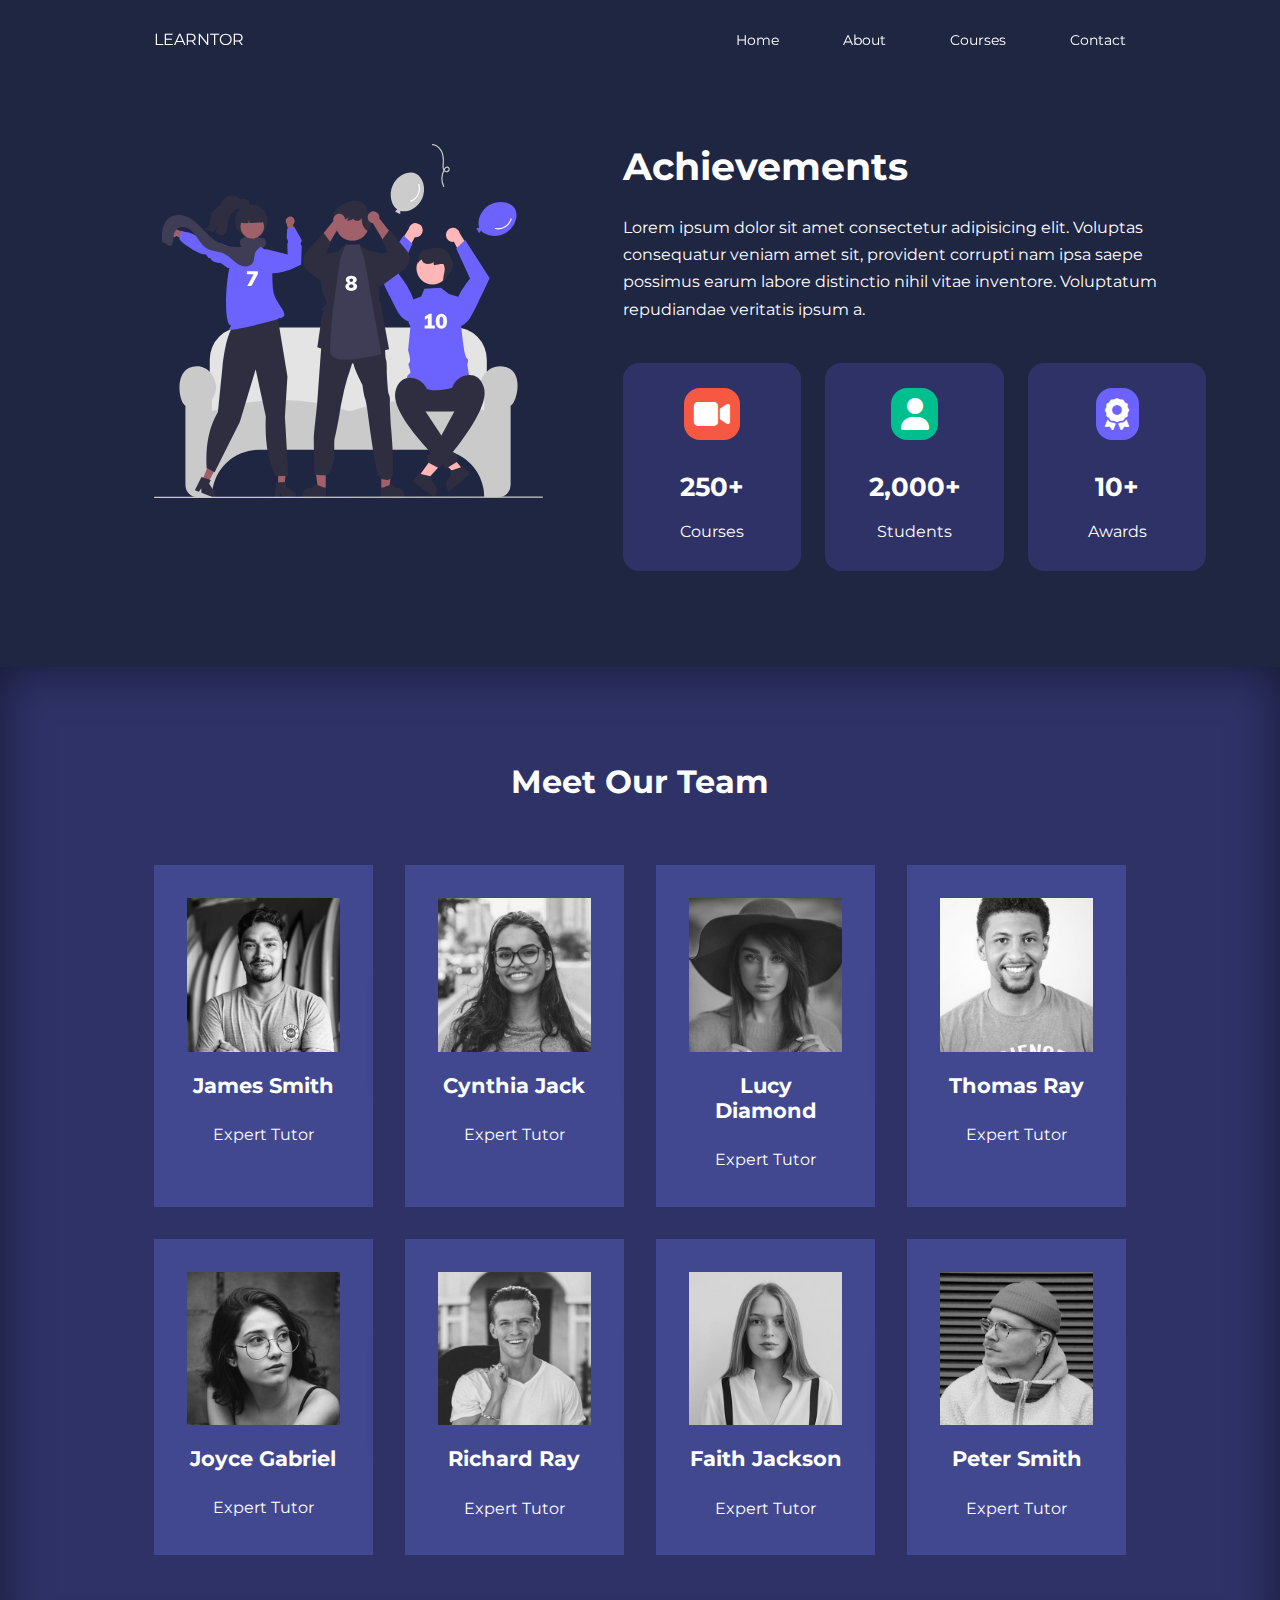
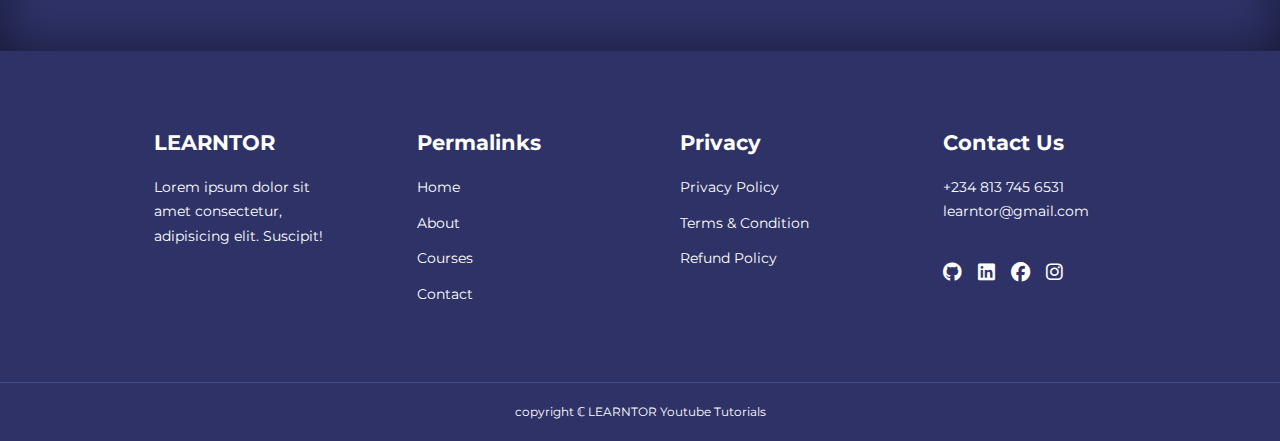
==== about.html @ f90c077b "initial commit" ====
<html lang="en">
  <head>
    <meta charset="UTF-8" />
    <meta http-equiv="X-UA-Compatible" content="IE=edge" />
    <meta name="viewport" content="width=device-width, initial-scale=1.0" />
    <title>Educational website|About</title>
    <link rel="stylesheet" href="./css/style.css" />
    <link
      rel="stylesheet"
      href="https://cdnjs.cloudflare.com/ajax/libs/font-awesome/6.1.2/css/all.min.css"
    />

    <link rel="preconnect" href="https://fonts.googleapis.com" />
    <link rel="preconnect" href="https://fonts.gstatic.com" crossorigin />
    <link
      href="https://fonts.googleapis.com/css2?family=Montserrat:wght@300;400;600;700&display=swap"
      rel="stylesheet"
    />

    <link rel="stylesheet" href="./css/about.css" />
  </head>
  <body>
    <nav>
      <div class="container nav_container">
        <a href="index.html">LEARNTOR</a>
        <ul class="nav_menu">
          <li><a href="index.html">Home</a></li>
          <li><a href="about.html">About</a></li>
          <li><a href="courses.html">Courses</a></li>
          <li><a href="contact.html">Contact</a></li>
        </ul>
        <button class="menu-btn" id="open-menu-btn">
          <i class="fa-solid fa-bars"></i>
        </button>
        <button class="menu-btn" id="close-menu-btn">
          <i class="fa-solid fa-xmark"></i>
        </button>
      </div>
    </nav>

    <section class="about_achievements">
      <div class="container about_achievements-container">
        <div class="about_achievements-left">
          <img src="./images/about achievements.svg" alt="" />
        </div>
        <div class="about_achievements-right">
          <h1>Achievements</h1>
          <p>
            Lorem ipsum dolor sit amet consectetur adipisicing elit. Voluptas
            consequatur veniam amet sit, provident corrupti nam ipsa saepe
            possimus earum labore distinctio nihil vitae inventore. Voluptatum
            repudiandae veritatis ipsum a.
          </p>
          <div class="achievements_cards">
            <article class="achievement_card">
              <span class="achievement_icon">
                <i class="fa-solid fa-video"></i>
              </span>
              <h3>250+</h3>
              <p>Courses</p>
            </article>

            <article class="achievement_card">
              <span class="achievement_icon">
                <i class="fa-solid fa-user"></i>
              </span>
              <h3>2,000+</h3>
              <p>Students</p>
            </article>

            <article class="achievement_card">
              <span class="achievement_icon">
                <i class="fa-solid fa-award"></i>
              </span>
              <h3>10+</h3>

              <p>Awards</p>
            </article>
          </div>
        </div>
      </div>
    </section>
    <!-- END OF ACHIEVEMENTS -->
    <section class="team">
      <h2>Meet Our Team</h2>
      <div class="container team_container">
        <article class="team_member">
          <div class="team_member-image">
            <img src="./images/tm1.jpg" alt="" />
          </div>
          <div class="team_member-info">
            <h4>James Smith</h4>
            <p>Expert Tutor</p>
          </div>
          <div class="team_member-socials">
            <a href="https://instagram.com" target="_blank"
              ><i class="fa-brands fa-instagram"></i
            ></a>
            <a href="https://facebook.com" target="_blank"
              ><i class="fa-brands fa-facebook"></i
            ></a>
            <a href="https://twitter.com" target="_blank"
              ><i class="fa-brands fa-twitter"></i
            ></a>
          </div>
        </article>

        <article class="team_member">
          <div class="team_member-image">
            <img src="./images/tm2.jpg" alt="" />
          </div>
          <div class="team_member-info">
            <h4>Cynthia Jack</h4>
            <p>Expert Tutor</p>
          </div>
          <div class="team_member-socials">
            <a href="https://instagram.com" target="_blank"
              ><i class="fa-brands fa-instagram"></i
            ></a>
            <a href="https://facebook.com" target="_blank"
              ><i class="fa-brands fa-facebook"></i
            ></a>
            <a href="https://twitter.com" target="_blank"
              ><i class="fa-brands fa-twitter"></i
            ></a>
          </div>
        </article>

        <article class="team_member">
          <div class="team_member-image">
            <img src="./images/tm3.jpg" alt="" />
          </div>
          <div class="team_member-info">
            <h4>Lucy Diamond</h4>
            <p>Expert Tutor</p>
          </div>
          <div class="team_member-socials">
            <a href="https://instagram.com" target="_blank"
              ><i class="fa-brands fa-instagram"></i
            ></a>
            <a href="https://facebook.com" target="_blank"
              ><i class="fa-brands fa-facebook"></i
            ></a>
            <a href="https://twitter.com" target="_blank"
              ><i class="fa-brands fa-twitter"></i
            ></a>
          </div>
        </article>

        <article class="team_member">
          <div class="team_member-image">
            <img src="./images/tm4.jpg" alt="" />
          </div>
          <div class="team_member-info">
            <h4>Thomas Ray</h4>
            <p>Expert Tutor</p>
          </div>
          <div class="team_member-socials">
            <a href="https://instagram.com" target="_blank"
              ><i class="fa-brands fa-instagram"></i
            ></a>
            <a href="https://facebook.com" target="_blank"
              ><i class="fa-brands fa-facebook"></i
            ></a>
            <a href="https://twitter.com" target="_blank"
              ><i class="fa-brands fa-twitter"></i
            ></a>
          </div>
        </article>

        <article class="team_member">
          <div class="team_member-image">
            <img src="./images/tm5.jpg" alt="" />
          </div>
          <div class="team_member-info">
            <h4>Joyce Gabriel</h4>
            <p>Expert Tutor</p>
          </div>
          <div class="team_member-socials">
            <a href="https://instagram.com" target="_blank"
              ><i class="fa-brands fa-instagram"></i
            ></a>
            <a href="https://facebook.com" target="_blank"
              ><i class="fa-brands fa-facebook"></i
            ></a>
            <a href="https://twitter.com" target="_blank"
              ><i class="fa-brands fa-twitter"></i
            ></a>
          </div>
        </article>

        <article class="team_member">
          <div class="team_member-image">
            <img src="./images/tm6.jpg" alt="" />
          </div>
          <div class="team_member-info">
            <h4>Richard Ray</h4>
            <p>Expert Tutor</p>
          </div>
          <div class="team_member-socials">
            <a href="https://instagram.com" target="_blank"
              ><i class="fa-brands fa-instagram"></i
            ></a>
            <a href="https://facebook.com" target="_blank"
              ><i class="fa-brands fa-facebook"></i
            ></a>
            <a href="https://twitter.com" target="_blank"
              ><i class="fa-brands fa-twitter"></i
            ></a>
          </div>
        </article>

        <article class="team_member">
          <div class="team_member-image">
            <img src="./images/tm7.jpg" alt="" />
          </div>
          <div class="team_member-info">
            <h4>Faith Jackson</h4>
            <p>Expert Tutor</p>
          </div>
          <div class="team_member-socials">
            <a href="https://instagram.com" target="_blank"
              ><i class="fa-brands fa-instagram"></i
            ></a>
            <a href="https://facebook.com" target="_blank"
              ><i class="fa-brands fa-facebook"></i
            ></a>
            <a href="https://twitter.com" target="_blank"
              ><i class="fa-brands fa-twitter"></i
            ></a>
          </div>
        </article>

        <article class="team_member">
          <div class="team_member-image">
            <img src="./images/tm8.jpg" alt="" />
          </div>
          <div class="team_member-info">
            <h4>Peter Smith</h4>
            <p>Expert Tutor</p>
          </div>
          <div class="team_member-socials">
            <a href="https://instagram.com" target="_blank"
              ><i class="fa-brands fa-instagram"></i
            ></a>
            <a href="https://facebook.com" target="_blank"
              ><i class="fa-brands fa-facebook"></i
            ></a>
            <a href="https://twitter.com" target="_blank"
              ><i class="fa-brands fa-twitter"></i
            ></a>
          </div>
        </article>
      </div>
    </section>

    <!-- END OF TEAM -->

    <footer class="footer">
      <div class="container footer_container">
        <div class="footer_1">
          <a href="index.html" class="footer_logo"><h4>LEARNTOR</h4></a>
          <p>
            Lorem ipsum dolor sit amet consectetur, adipisicing elit. Suscipit!
          </p>
        </div>

        <div class="footer_2">
          <h4>Permalinks</h4>
          <ul class="permalinks">
            <li><a href="">Home</a></li>
            <li><a href="">About</a></li>
            <li><a href="">Courses</a></li>
            <li><a href="">Contact</a></li>
          </ul>
        </div>

        <div class="footer_3">
          <h4>Privacy</h4>
          <ul class="permalinks">
            <li><a href="#">Privacy Policy</a></li>
            <li><a href="#">Terms & Condition</a></li>
            <li><a href="#">Refund Policy</a></li>
          </ul>
        </div>

        <div class="footer_4">
          <h4>Contact Us</h4>
          <div>
            <p>+234 813 745 6531</p>
            <p>learntor@gmail.com</p>
          </div>
          <ul class="footer_socials">
            <li>
              <a href="https://github.com/brainbox15"
                ><i class="fab fa-github"></i
              ></a>
            </li>
            <li>
              <a href="https://github.com/brainbox15"
                ><i class="fab fa-linkedin"></i
              ></a>
            </li>
            <li>
              <a href="https://github.com/brainbox15"
                ><i class="fab fa-facebook"></i
              ></a>
            </li>
            <li>
              <a href="https://github.com/brainbox15"
                ><i class="fab fa-instagram"></i
              ></a>
            </li>
          </ul>
        </div>
      </div>
      <div class="footer_copyright">
        <small>copyright &Copf; LEARNTOR Youtube Tutorials</small>
      </div>
    </footer>

    <script src="./main.js"></script>
  </body>
</html>
---- css/style.css ----
* {
  margin: 0;
  padding: 0;
  border: 0;
  outline: 0;
  list-style: none;
  text-decoration: none;
  box-sizing: border-box;
}

:root {
  --color-primary: #6c63ff;
  --color-success: #00bf8e;
  --color-warning: #f7c94b;
  --color-danger: #f75842;
  --color-danger-varient: rgba(247, 88, 66, 0.4);
  --color-white: #fff;
  --color-loght: rgba(255, 255, 255, 0.7);
  --color-black: #000;
  --color-bg: #1f2641;
  --color-bg1: #2e3267;
  --color-bg2: #424890;

  --container-width-1g: 76%;
  --container-width-md: 90%;
  --container-width-sm: 94%;

  --transition: all 400ms ease;
}

body {
  font-family: "Montserrat", sans-serif;
  line-height: 1.7;
  color: var(--color-white);
  background: var(--color-bg);
}

.container {
  width: var(--container-width-1g);
  margin: 0 auto;
}

section {
  padding: 6rem 0;
}

section h2 {
  text-align: center;
  margin-bottom: 4rem;
}

h1,
h2,
h3,
h4,
h5 {
  line-height: 1.2;
}

h1 {
  font-size: 2.4rem;
}

h2 {
  font-size: 2rem;
}

h3 {
  font-size: 1.6rem;
}

h4 {
  font-size: 1.3rem;
}

h5 {
  font-size: 2.4rem;
}

a {
  color: var(--color-white);
}

img {
  display: block;
  width: 100%;
  object-fit: cover;
}

.btn {
  display: inline-block;
  background: var(--color-white);
  color: var(--color-black);
  padding: 1rem 2rem;
  border: 1px solid transparent;
  transition: var(--transition);
  border-radius: 10px 5px;
}

.btn:hover {
  background: transparent;
  color: var(--color-white);
  border-color: var(--color-white);
}

.btn-primary {
  background: var(--color-danger);
  color: var(--color-white);
  border-radius: 10px 5px;
}


/* ************ NAVBAR************* */
nav {
  background-color: transparent;
  height: 5rem;
  position: fixed;
  top: 0;
  z-index: 11;
  width: 100%;
}

/* Change navbar styles on scroll */
.window-scroll {
  background: var(--color-primary);
  box-shadow: 0 1rem 2rem rgba(0, 0, 0, 0.2);
}

.nav_container {
  height: 100%;
  display: flex;
  justify-content: space-between;
  align-items: center;
}

nav button {
  display: none;
}

.nav_menu {
  display: flex;
  align-items: center;
  gap: 4rem;
}

.nav_menu a {
  font-size: 0.9rem;
  transition: var(--transition);
}

.nav_menu a:hover {
  font-size: 0.9rem;
  color: var(--color-bg2);
}

/* ***************** HEADER **************** */
header {
  position: relative;
  top: 5rem;
  overflow: hidden;
  height: 70vh;
  margin-bottom: 5rem;
}

.header_container {
  display: grid;
  grid-template-columns: 1fr 1fr;
  align-items: center;
  gap: 5rem;
  height: 100%;
}

header_left p {
  margin: 1rem 0 2, 4rem;
}

/* ************ CATEGORIES ************* */

.categories {
  background-color: var(--color-bg1);
  height: 32rem;
}

.categories h1 {
  line-height: 1;
  margin-bottom: 1rem;
}

.categories_container {
  display: grid;
  grid-template-columns: 40% 60%;
}

.categories_left {
  margin-right: 4rem;
}

.categories_left p {
  margin: 1rem 0 3rem;
}

.categories_right {
  display: grid;
  grid-template-columns: repeat(3, 1fr);
  gap: 1.2rem;
}

.category {
  background-color: var(--color-bg2);
  padding: 2rem;
  border-radius: 2rem;
  transition: var(--transition);
}

.category:hover {
  box-shadow: 0 3rem 3rem rgba(0, 0, 0, 0.3);
  z-index: 1;
  cursor: pointer;
}

.category_icon {
  background: var(--color-primary);
  padding: 0.7rem;
  border-radius: 0.9rem;
}

.category:nth-child(1) .category_icon {
  background: orange;
}
.category:nth-child(2) .category_icon {
  background: var(--color-danger);
}
.category:nth-child(3) .category_icon {
  background: var(--color-success);
}
.category:nth-child(4) .category_icon {
  background: var(--color-warning);
}
.category:nth-child(5) .category_icon {
  background: var(--color-black);
}
.category:nth-child(6) .category_icon {
  background: var(--color-primary);
}

.category h4 {
  margin: 2rem 0 1rem;
}

.category p {
  font-size: 0.85rem;
}

.courses {
  margin-top: 10rem;
}

.courses_container {
  display: grid;
  grid-template-columns: repeat(3, 1fr);
  gap: 2rem;
}

.course {
  background-color: var(--color-bg1);
  text-align: center;
  border: 1px solid transparent;
  transition: var(--transition);
}

.course:hover {
  background: transparent;
  border-color: var(--color-primary);
}

.course_info {
  padding: 2rem;
}

.course_info p {
  margin: 1 2rem 0 2 rem;
  font-size: 0.9rem;
}

/* ***************** FAQs ******************** */
.faqs {
  background: var(--color-bg1);
  box-shadow: inset 0 0 3rem rgba(0, 0, 0, 0.5);
}

.faqs_container {
  display: grid;
  grid-template-columns: repeat(2, 1fr);
  gap: 1rem;
}

.faq {
  padding: 2rem;
  display: flex;
  align-items: center;
  gap: 1.4rem;
  background: var(--color-primary);
  height: fit-content;
  cursor: pointer;
}

.faq h4 {
  font-size: 1rem;
  line-height: 2.2;
}

.faq_icon {
  align-self: flex-start;
  font-size: 1.2rem;
}

.faq p {
  margin-top: 0.8rem;
  display: none;
}

.faq.open p {
  display: block;
}

.testimonials_container {
  overflow-x: hidden;
  position: relative;
  margin-bottom: 5rem;
  height: 80%;
}

.testimonial {
  padding-top: 2rem;
}

.avatar {
  width: 6rem;
  height: 6rem;
  border-radius: 50%;
  overflow: hidden;
  margin: 0 auto 3rem;
  border: 1rem solid var(--color-bg1);
}

.testimonial_info {
  text-align: center;
}

.testimonial_body {
  background: var(--color-primary);
  padding: 2rem;
  margin-top: 3rem;
  position: relative;
}

.testimonial_body::before {
  content: "";
  display: block;
  background: var(--color-primary);
  width: 3rem;
  height: 3rem;
  position: absolute;
  top: -1.5rem;
  left: 50%;
  transform: rotate(45deg);
}

footer {
  background: var(--color-bg1);
  padding-top: 5rem;
  font-size: 0.9rem;
}

.footer_container {
  display: grid;
  grid-template-columns: repeat(4, 1fr);
  gap: 5rem;
}

.footer_container > div h4 {
  margin-bottom: 1.2rem;
}

.footer_1 p {
  margin: 0 0 2rem;
}

footer ul li {
  margin-bottom: 0.7rem;
}

footer ul li a:hover {
  text-decoration: underline;
}

.footer_socials {
  display: flex;
  gap: 1rem;
  margin-top: 2rem;
  font-size: 1.2rem;
}

.footer_copyright {
  text-align: center;
  margin-top: 4rem;
  padding: 1.2rem 0;
  border-top: 1px solid var(--color-bg2);
}

/* ************ Media Quaries (Tablet) ********************* */
@media (max-width: 1024px) {
  .container {
    width: var(--container-width-md);
  }

  h1 {
    font-size: 2.2rem;
  }

  h2 {
    font-size: 1.7rem;
  }

  h3 {
    font-size: 1.4rem;
  }

  h4 {
    font-size: 1.2rem;
  }

  /* ***************NAVBAR***************** */

  nav button {
    display: inline-block;
    background: transparent;
    font-size: 1.8rem;
    color: var(--color-white);
    cursor: pointer;
  }

  nav button#close-menu-btn {
    display: none;
  }

  .nav_menu {
    position: fixed;
    top: 5rem;
    right: 5%;
    height: fit-content;
    width: 18rem;
    flex-direction: column;
    gap: 0;
    display: none;
  }

  .nav_menu li {
    width: 100%;
    height: 5.8rem;
    animation: animateNavItems 400ms linear forwards;
    transform-origin: top right;
    opacity: 0;
  }

  .nav_menu li:nth-child(2) {
    animation-delay: 200ms;
  }

  .nav_menu li:nth-child(3) {
    animation-delay: 400ms;
  }

  .nav_menu li:nth-child(4) {
    animation-delay: 600ms;
  }

  @keyframes animateNavItems {
    0% {
      transform: rotateZ(-90deg) rotateX(90deg) scale(0.1);
    }
    100% {
      transform: rotate(0) rotateX(0) scale(1);
      opacity: 1;
    }
  }

  .nav_menu li a {
    background: var(--color-primary);
    box-shadow: -4rem 6rem 10rem rgba(0, 0, 0, 0.6);
    width: 100%;
    height: 100%;
    display: grid;
    place-items: center;
  }

  .nav_menu li a:hover {
    background: var(--color-bg2);
    color: var(--color-white);
  }

  .nav_menu.open {
    display: flex;
  }

  header {
    height: 52vh;
    margin-bottom: 4rem;
  }

  .header_container {
    gap: 0;
    padding-bottom: 3rem;
  }

  /* CATEGORIES */
  .categories {
    height: auto;
  }

  .categories_container {
    grid-template-columns: 1fr;
    gap: 3rem;
  }

  .categories_left {
    margin-right: 0;
  }

  /* Popular Courses */
  .courses {
    margin-top: 0;
  }

  .courses_container {
    grid-template-columns: 1fr 1fr;
  }

  /* FAQS */
  .faqs_container {
    grid-template-columns: 1fr;
  }

  .faq {
    padding: 1.5rem;
  }

  /* FOOTER */
  .footer_container {
    grid-template-columns: 1fr 1fr;
  }
}

@media (max-width: 600px) {
  .container {
    width: var(--container-width-sm);
  }

  /* NAVBAR */

  .nav_menu {
    right: 3%;
  }

  /* HEADER */
  header {
    height: 100vh;
  }

  .header_container {
    grid-template-columns: 1fr;
    text-align: center;
    margin-top: 0;
  }

  .header_left p {
    margin-bottom: 1.3rem;
  }

  /* CATEGORIES */
  .categories_right {
    grid-template-columns: 1fr 1fr;
  }

  .category_icon {
    margin-top: 4px;
    display: inline-block;
  }

  /* POPULAR COURSES */

  .courses_container {
    grid-template-columns: 1fr;
  }

  /* TESTIMONIAL */
  .footer_container {
    grid-template-columns: 1fr;
    text-align: center;
    gap: 2rem;
  }

  .footer_1 p {
    margin: 1rem auto;
  }

  .footer_socials {
    justify-content: center;
  }
}
---- css/about.css ----
/* Achievements */
.about_achievements{
    margin-top: 3rem;
}

.about_achievements-container{
    display: grid;
    grid-template-columns: 40% 60%;
    gap: 5rem;
}

.about_achievements-right > p{
margin: 1.5rem 0 2.5rem ;
}

.achievements_cards{
display: grid;
grid-template-columns: repeat(3, 1fr);
gap: 1.5rem;
}

.achievement_card{
    background: var(--color-bg1);
    padding: 1.6rem;
    border-radius: 1rem;
    text-align: center;
    transition: all ;
}

.achievement_card:hover{
    background: var(--color-bg2);
    box-shadow: 0 1rem rgba(0, 0, 0, 0.3);
}

.achievement_icon{
    background: var(--color-danger);
    padding: 0.6rem;
    border-radius: 1rem;
    display: inline-block;
    margin-bottom: 2rem;
    font-size: 2rem;
}

.achievement_card:nth-child(2) .achievement_icon{
    background: var(--color-success);
}


.achievement_card:nth-child(3) .achievement_icon{
    background: var(--color-primary);
}

.achievement_card p{
    margin-top: 1rem;
}

/* TEAM */
.team{
    background: var(--color-bg1);
    box-shadow: inset 0 0 3rem rgba(0, 0, 0, 0.5)
}

.team_container{
    display: grid;
    grid-template-columns: repeat(4, 1fr);
    gap: 2rem;
}


.team_member{
    background: var(--color-bg2);
    padding: 2rem;
    border: 1px solid transparent;
    transition: var(--transition);
    position: relative;
    overflow: hidden;
}

.team_member:hover{
    background: transparent;
    border-color: var(--color-primary);
}

.team_member-image img{
    filter: saturate(0);
}

.team_member:hover img{
    filter: saturate(1);
}

.team_member-info *{
    text-align: center;
    margin-top: 1.4rem;
}

.team_member-info p{
color: var(--color-light);
}


.team_member-socials{
    position: absolute;
    top: 50%;
    right: -50%;
    display: flex;
    flex-direction: column;
    background: var(--color-primary);
    border-radius: 1rem 0 0 1rem;
    transform: translateY(-50%);
    box-shadow: -2rem 0 2rem rgba(0, 0, 0, 0.3);
    transition: var(--transition);
}

.team_member-socials a{
    padding: 1rem;
}

.team_member:hover .team_member-socials{
right: 0;
}



/* MEDIA QUARIES (TABLETS) */
@media (max-width:1024px){
.about_achievements{
    margin-top: 2rem;
}



.about_achievements-container{
    margin-top: 2rem;
}


.about_achievements-container{
    grid-template-columns: 1fr;
    gap: 4rem;
}


.about_achievements-left{
    width: 50%;
    margin: 0 auto;
}


.team_container{
    grid-template-columns: repeat(3, 1fr);
    gap: 1.5rem;
}

.team_member{
    padding: 1rem;
}
}

/* MEDIA QUARIES (TABLETS) */
@media (max-width:800px){
.achievements_cards{
    grid-template-columns: 1fr 1fr;
}

.team_container{
    grid-template-columns: 1fr 1fr;
}


.team_member{
    padding: 0;
}

.team_member p{
    margin-bottom: 1.5rem;
}
}
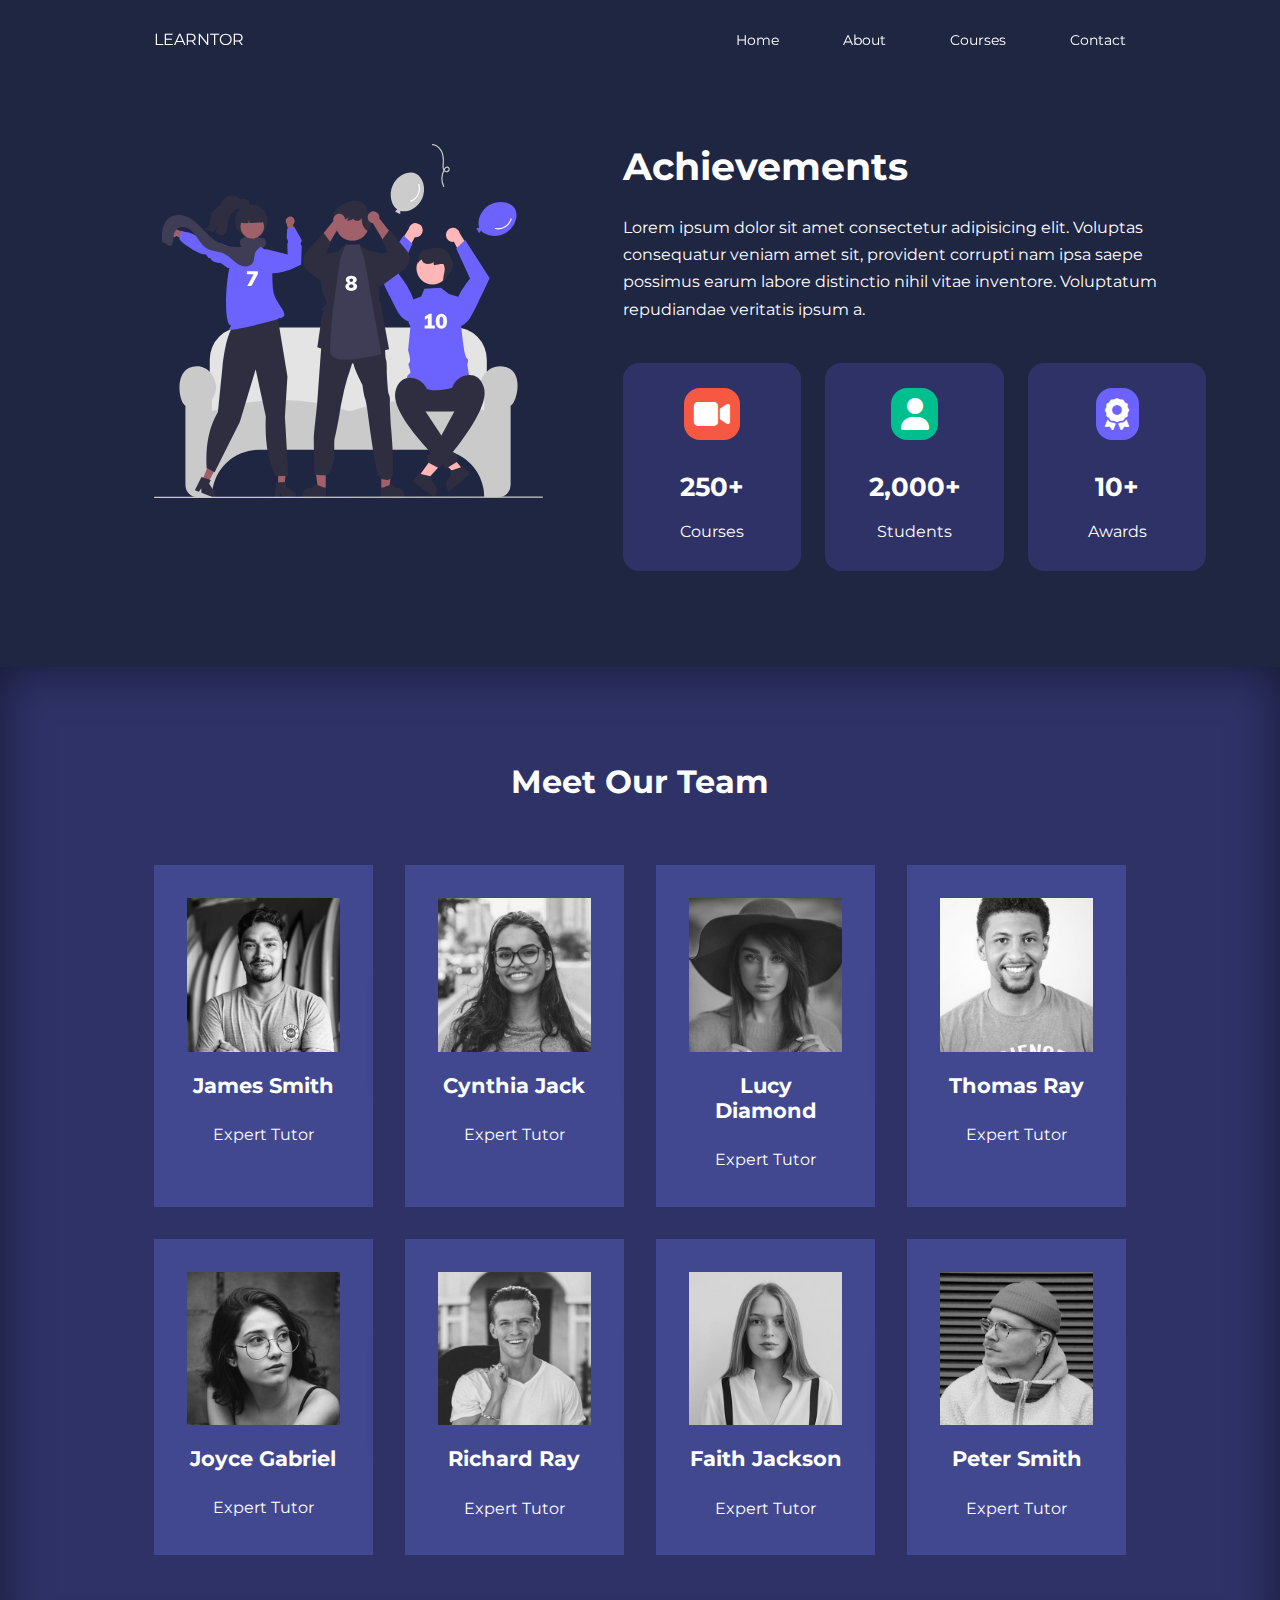
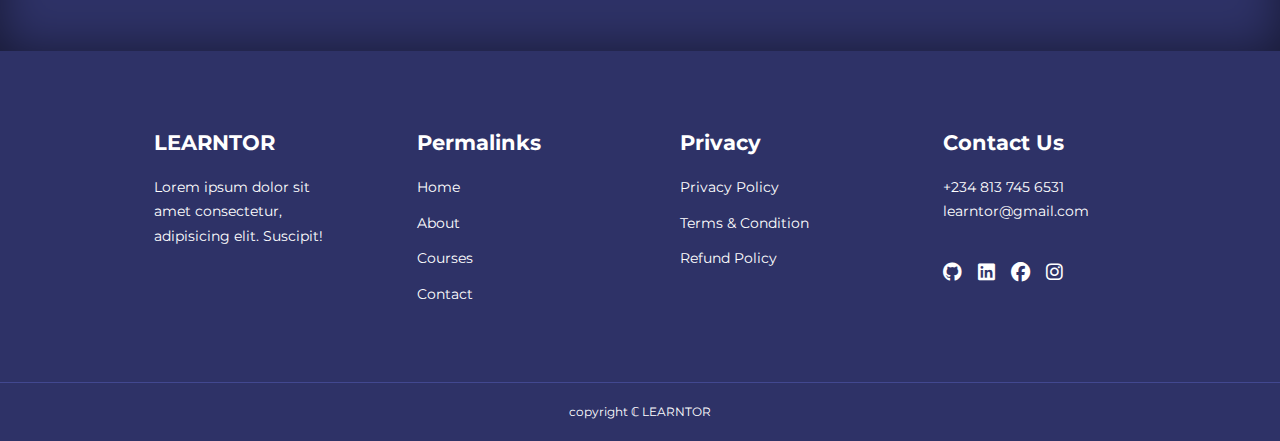
==== commit 3e1a5f4a: "Update about.html" ====
--- a/about.html
+++ b/about.html
@@ -315,7 +315,7 @@
         </div>
       </div>
       <div class="footer_copyright">
-        <small>copyright &Copf; LEARNTOR Youtube Tutorials</small>
+        <small>copyright &Copf; LEARNTOR </small>
       </div>
     </footer>
 
--- a/css/style.css
+++ b/css/style.css
@@ -579,7 +579,7 @@
 
   /* CATEGORIES */
   .categories_right {
-    grid-template-columns: 1fr 1fr;
+    grid-template-columns: 1fr;
   }
 
   .category_icon {
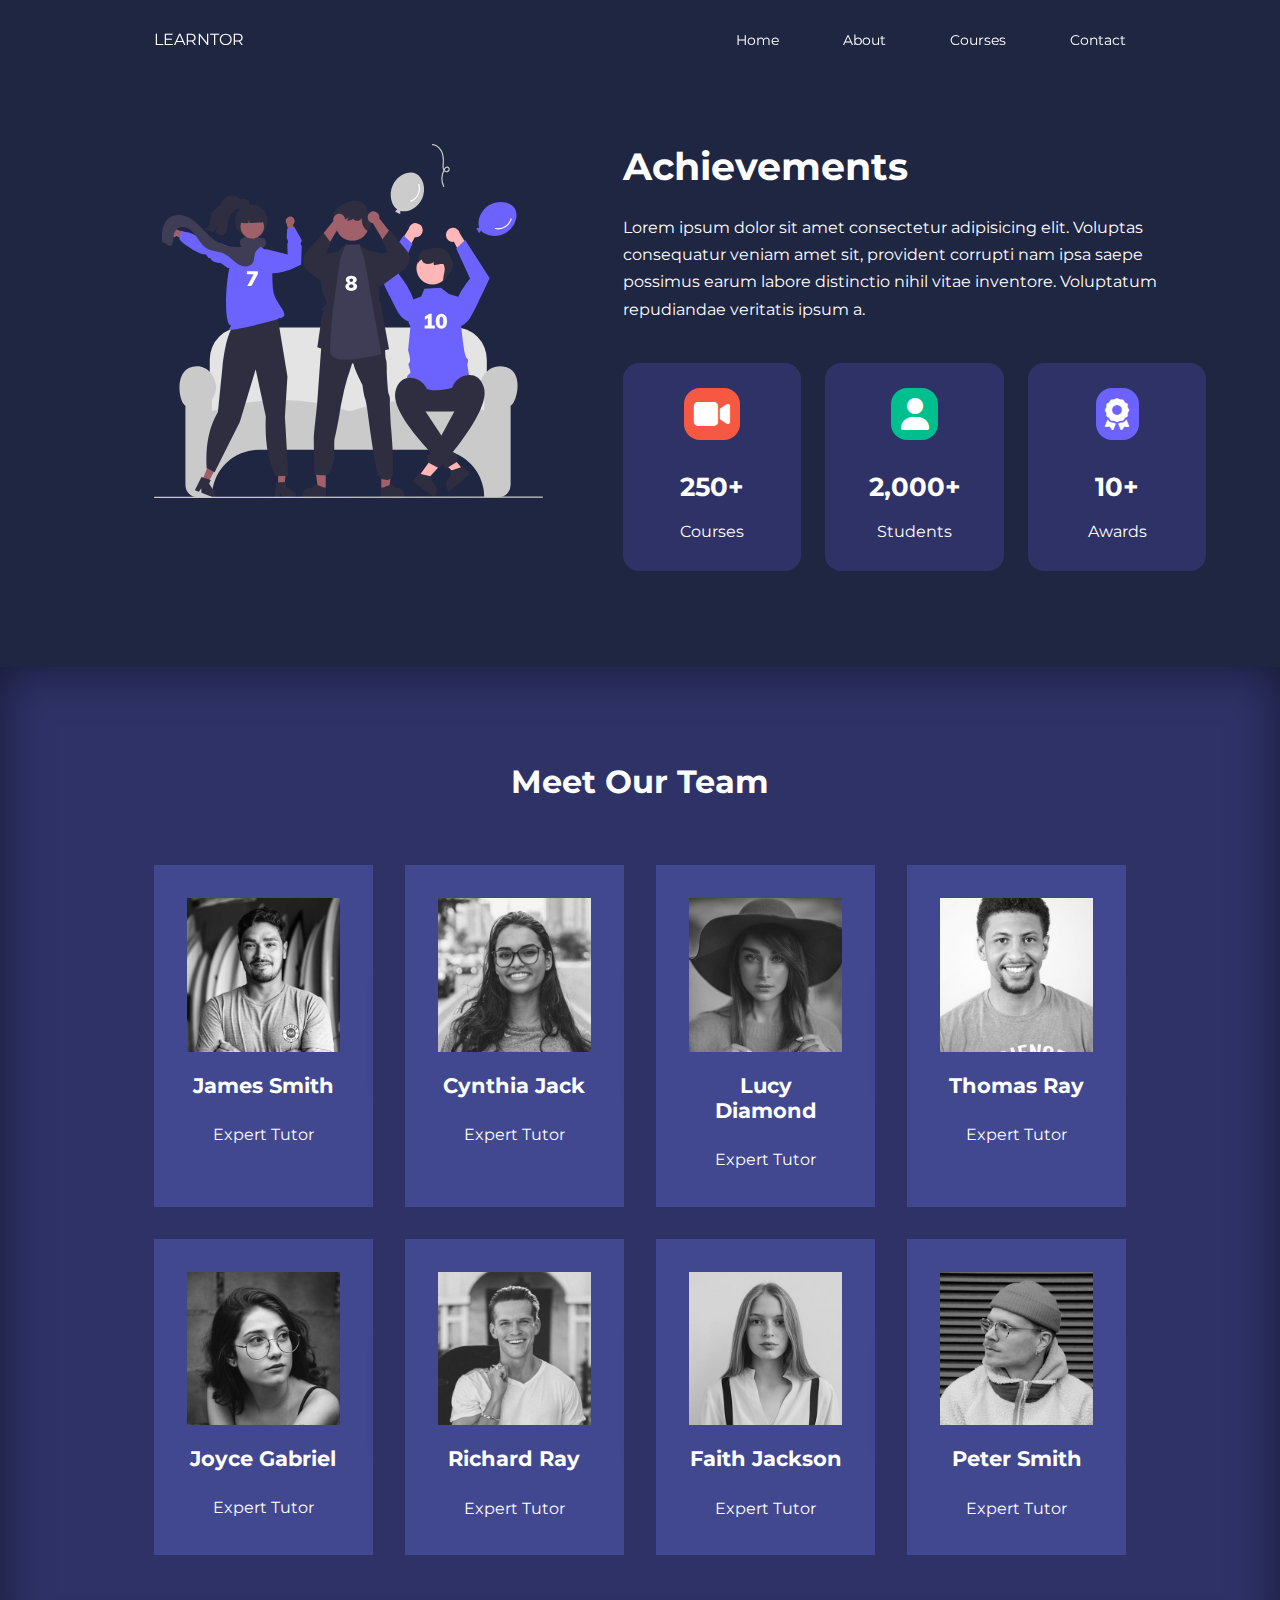
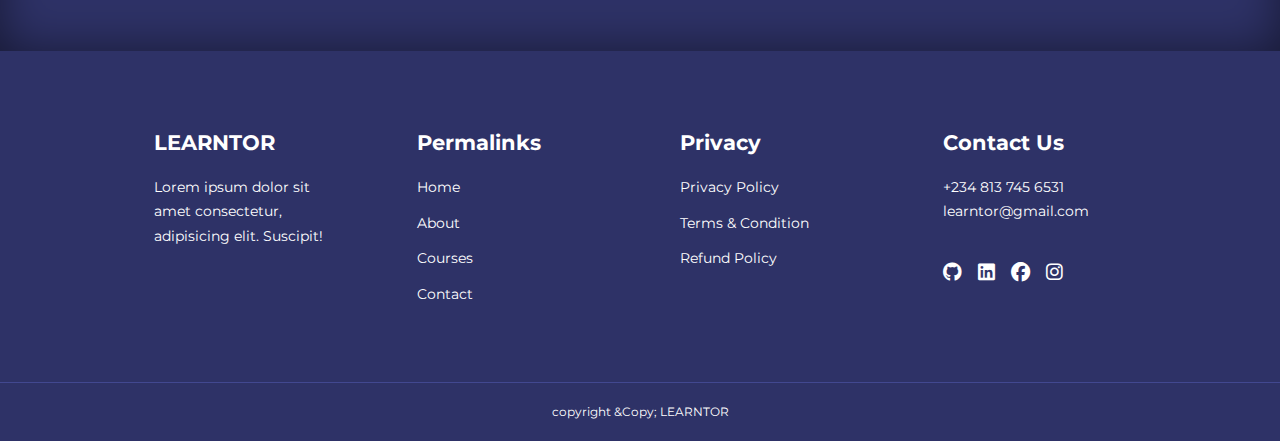
==== commit 81df5ac2: "Update about.html" ====
--- a/about.html
+++ b/about.html
@@ -315,7 +315,7 @@
         </div>
       </div>
       <div class="footer_copyright">
-        <small>copyright &Copf; LEARNTOR </small>
+        <small>copyright &Copy; LEARNTOR </small>
       </div>
     </footer>
 
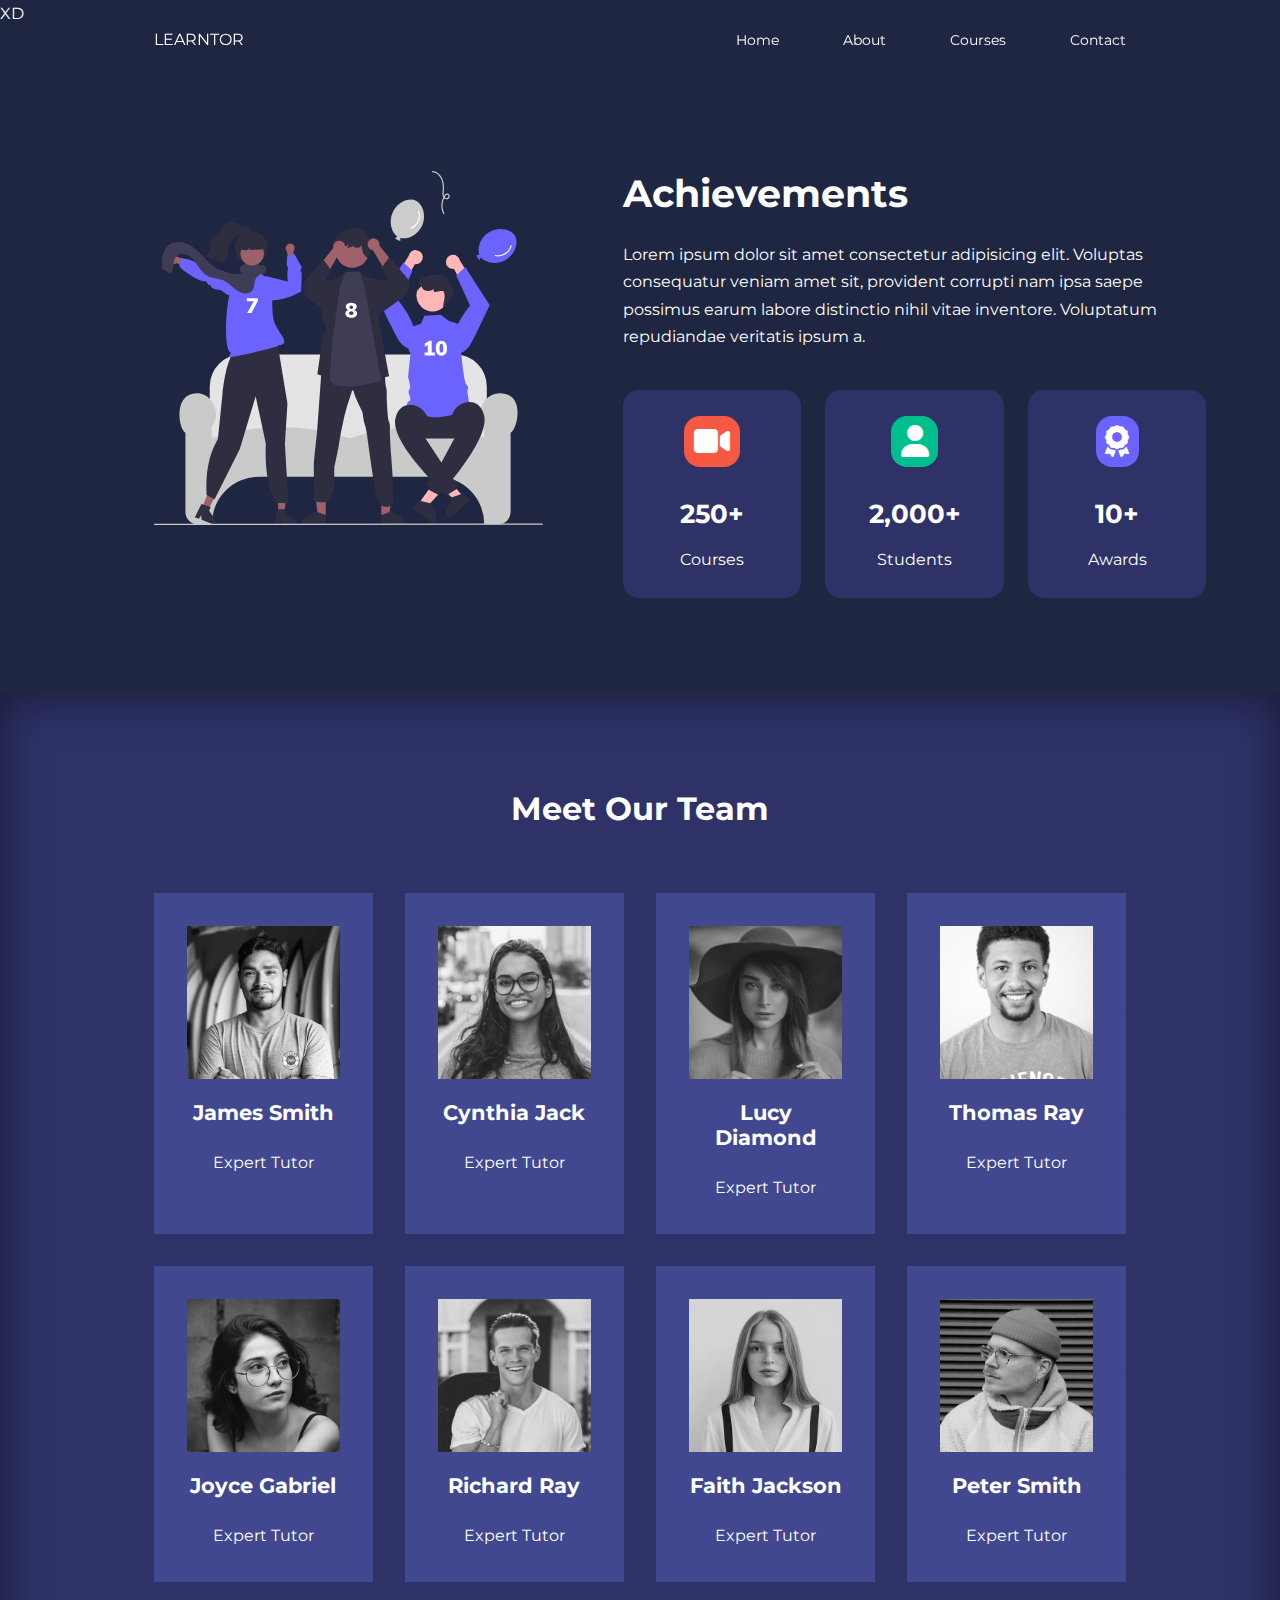
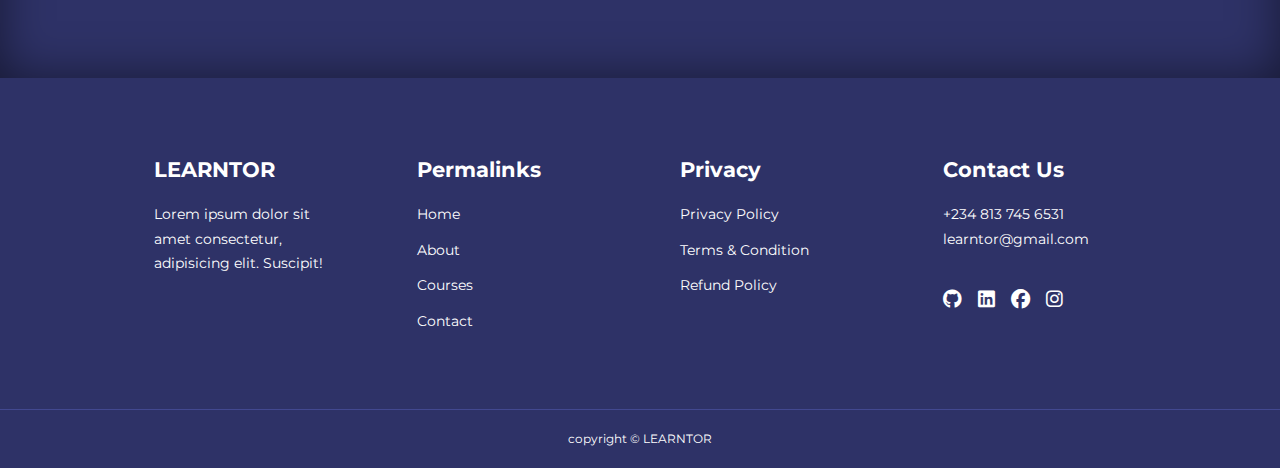
==== commit 2d0d798d: "Update about.html" ====
--- a/about.html
+++ b/about.html
@@ -1,4 +1,4 @@
-<html lang="en">
+XD<html lang="en">
   <head>
     <meta charset="UTF-8" />
     <meta http-equiv="X-UA-Compatible" content="IE=edge" />
@@ -315,7 +315,7 @@
         </div>
       </div>
       <div class="footer_copyright">
-        <small>copyright &Copy; LEARNTOR </small>
+        <small>copyright &copy; LEARNTOR </small>
       </div>
     </footer>
 
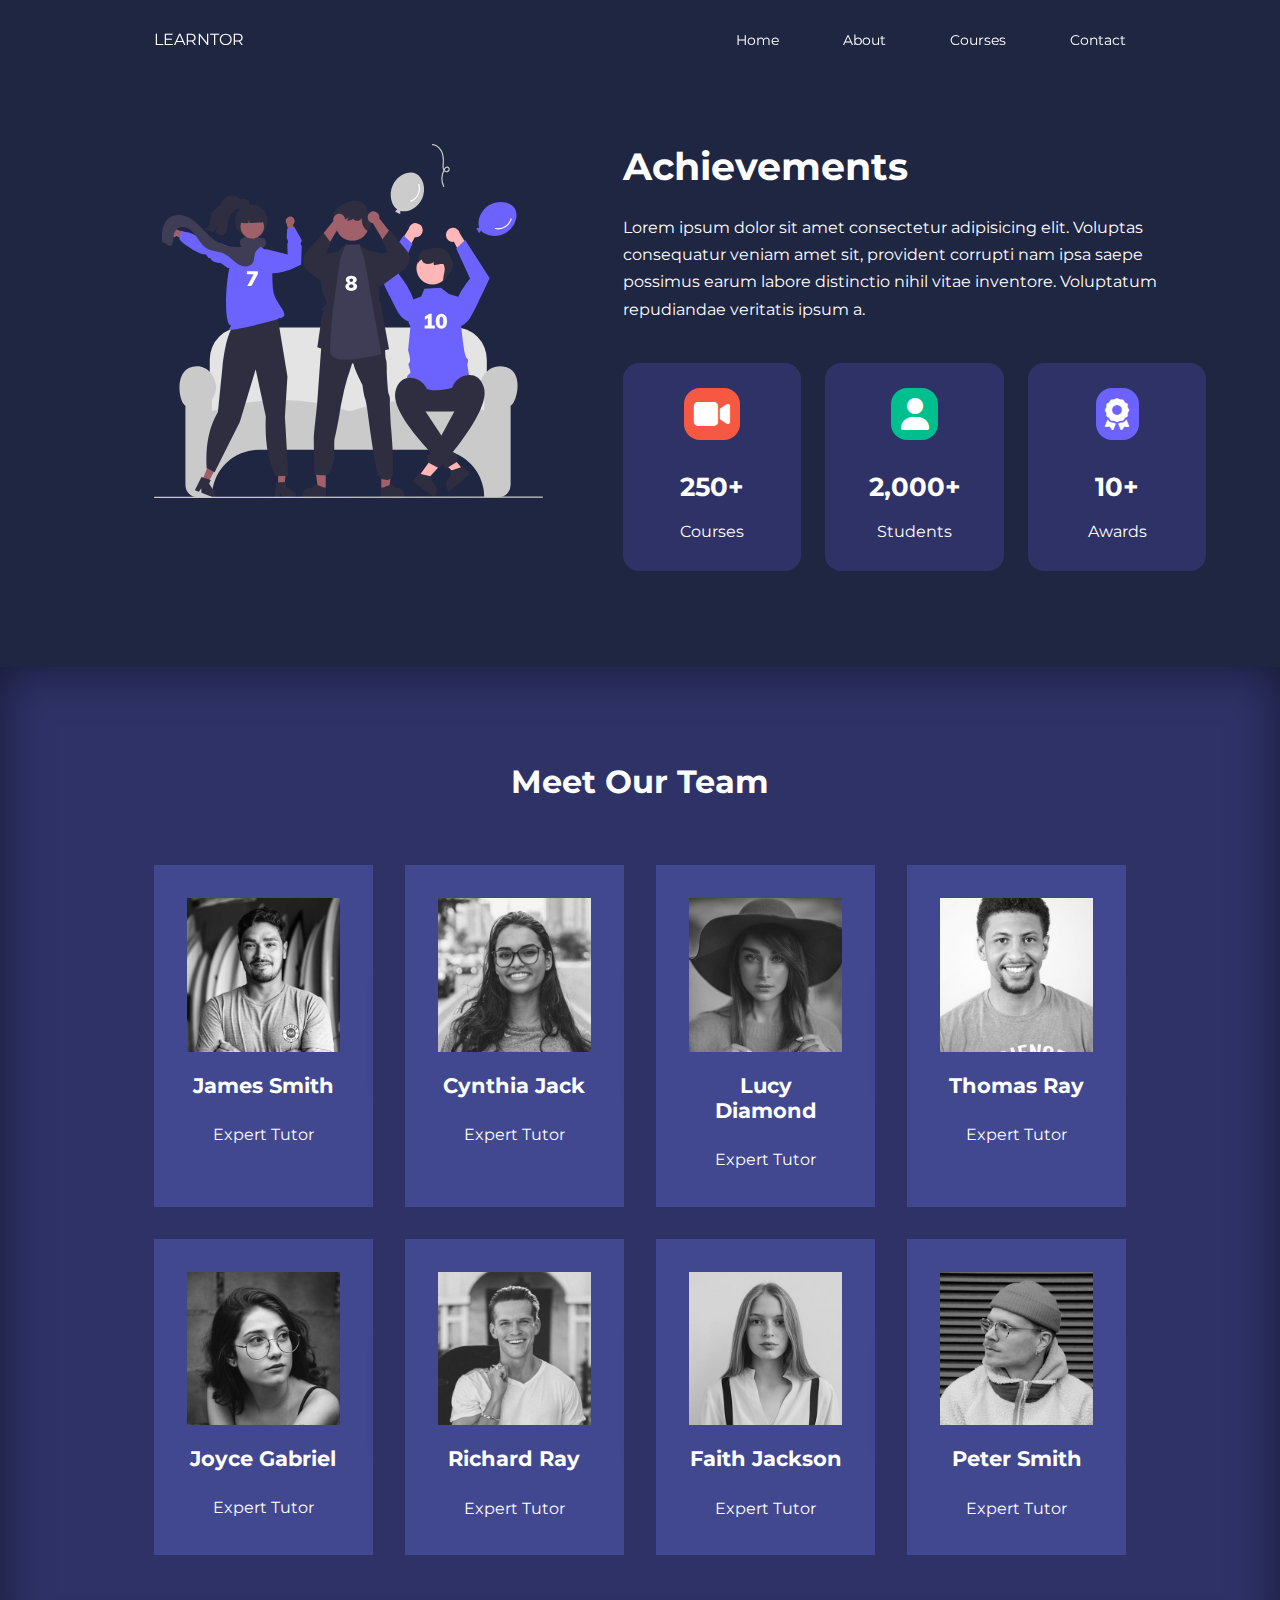
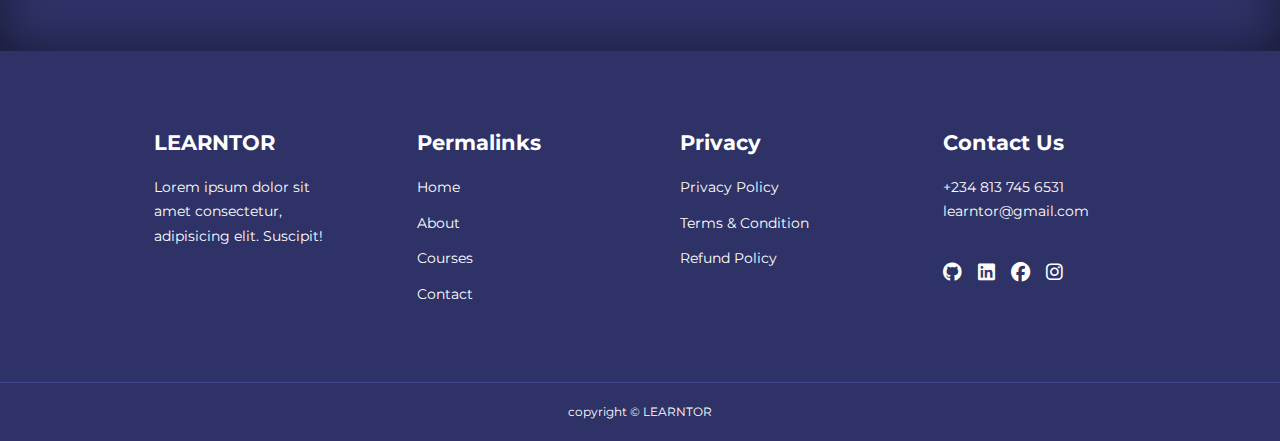
==== commit 7e7a0aa0: "Update about.html" ====
--- a/about.html
+++ b/about.html
@@ -1,4 +1,4 @@
-XD<html lang="en">
+<html lang="en">
   <head>
     <meta charset="UTF-8" />
     <meta http-equiv="X-UA-Compatible" content="IE=edge" />
